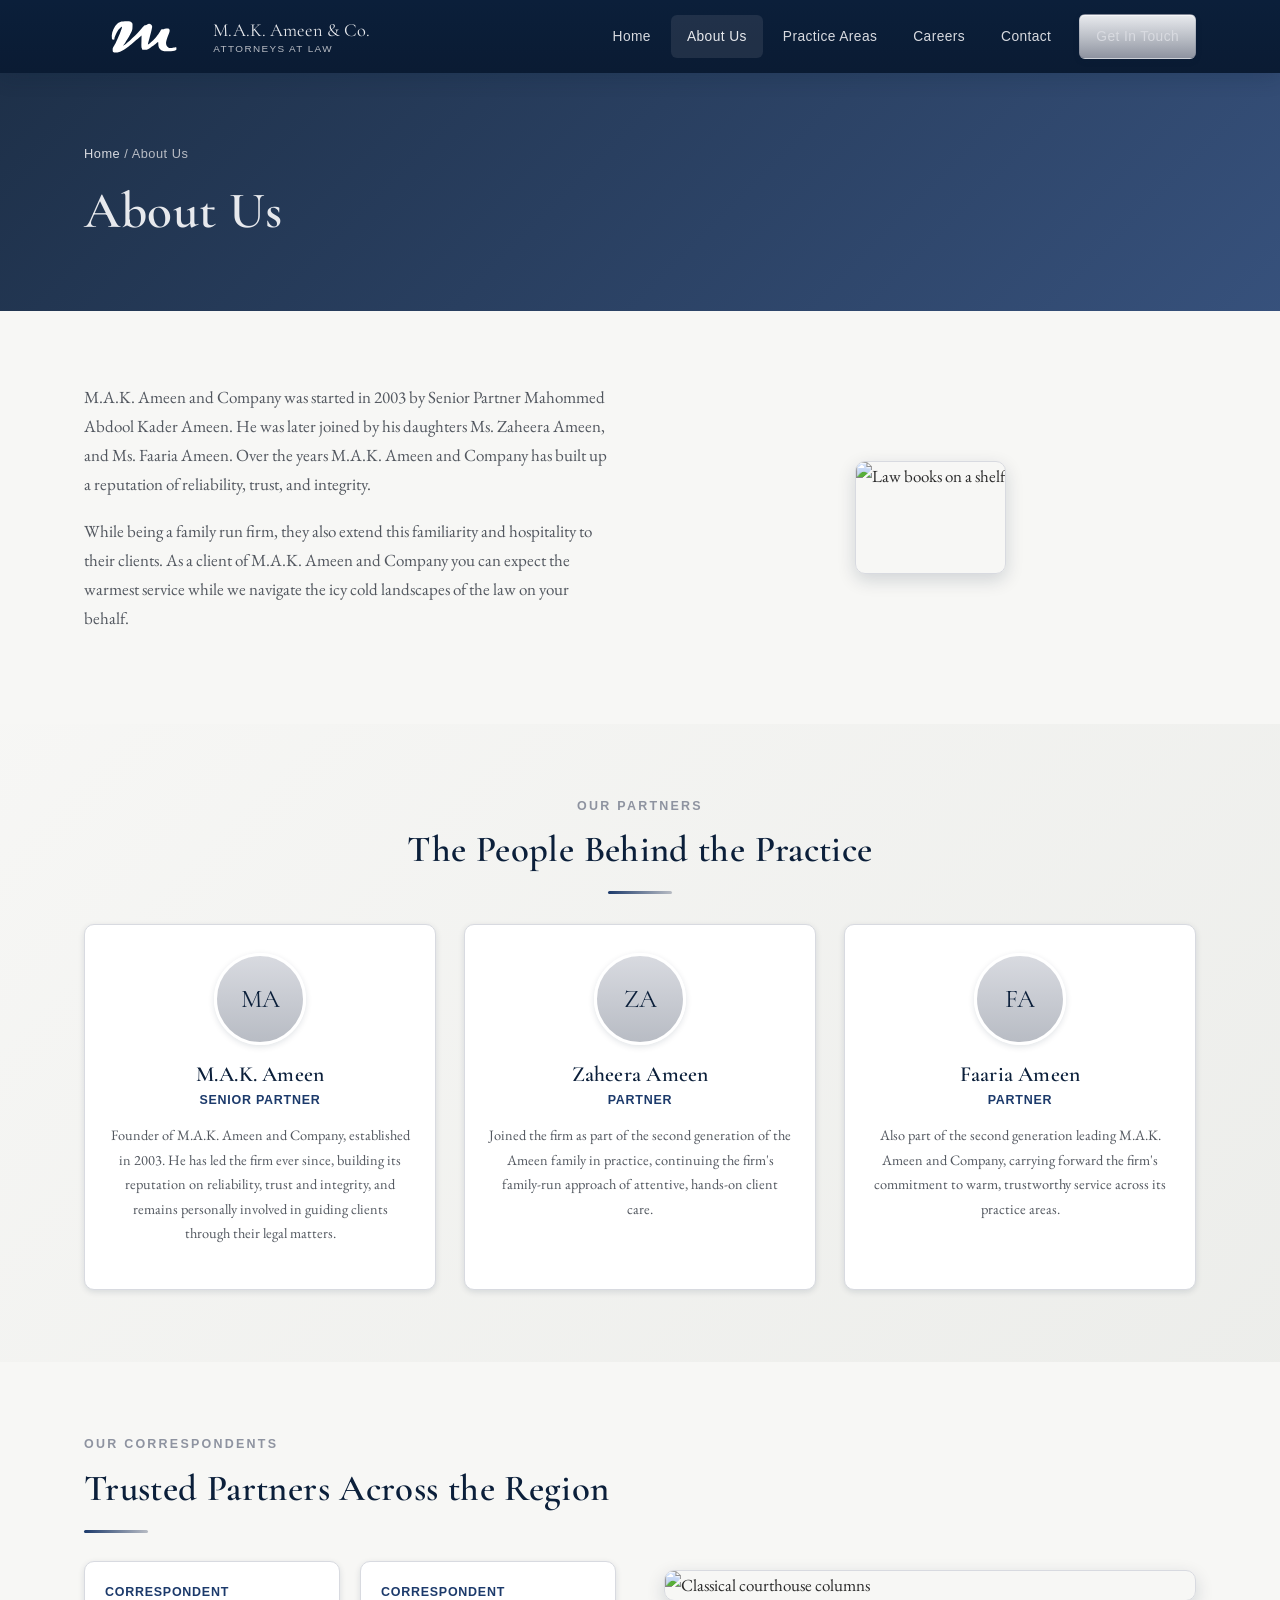
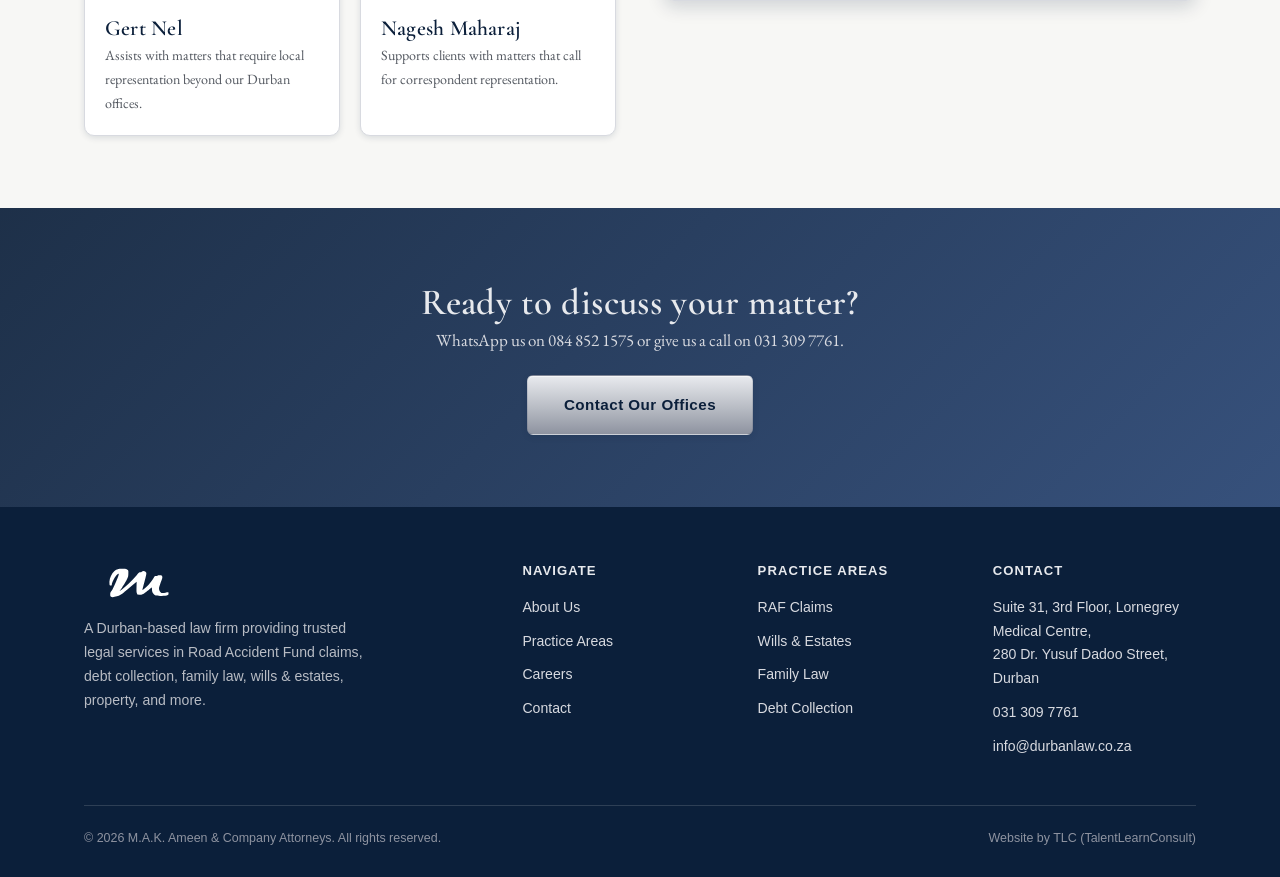
==== about.html @ cee109f4 "Resize About picture, add 9 practice area card images" ====
<!doctype html>
<html lang="en">
<head>
<meta charset="UTF-8">
<meta name="viewport" content="width=device-width, initial-scale=1.0">
<title>About Us | M.A.K. Ameen &amp; Company Attorneys</title>
<meta name="description" content="M.A.K. Ameen and Company — a family-run Durban law firm since 2003. Meet our partners and correspondents.">
<link rel="icon" href="assets/img/logo-mark.png">
<link href="https://fonts.googleapis.com/css2?family=Cormorant+Garamond:wght@500;600;700&family=EB+Garamond:ital,wght@0,400;0,500;1,400&display=swap" rel="stylesheet">
<link rel="stylesheet" href="css/style.css">
</head>
<body>

<header class="site-header">
  <div class="nav-wrap">
    <a href="index.html" class="brand">
      <img src="assets/img/logo-light.svg" alt="M.A.K. Ameen and Company Attorneys logo">
      <span class="brand-text">M.A.K. Ameen &amp; Co.<small>Attorneys at Law</small></span>
    </a>
    <button class="nav-toggle" aria-label="Toggle navigation">&#9776;</button>
    <nav class="main-nav">
      <a href="index.html">Home</a>
      <a href="about.html" class="active">About Us</a>
      <a href="practice-areas.html">Practice Areas</a>
      <a href="careers.html">Careers</a>
      <a href="contact.html">Contact</a>
      <a href="contact.html" class="btn btn-silver nav-cta">Get In Touch</a>
    </nav>
  </div>
</header>

<section class="practice-hero">
  <div class="container">
    <div class="breadcrumb"><a href="index.html">Home</a> / About Us</div>
    <h1>About Us</h1>
  </div>
</section>

<section>
  <div class="container grid grid-2" style="align-items:center; gap:48px;">
    <div>
      <p>M.A.K. Ameen and Company was started in 2003 by Senior Partner Mahommed Abdool Kader Ameen. He was later joined by his daughters Ms. Zaheera Ameen, and Ms. Faaria Ameen. Over the years M.A.K. Ameen and Company has built up a reputation of reliability, trust, and integrity.</p>
      <p>While being a family run firm, they also extend this familiarity and hospitality to their clients. As a client of M.A.K. Ameen and Company you can expect the warmest service while we navigate the icy cold landscapes of the law on your behalf.</p>
    </div>
    <div style="aspect-ratio:4/3; max-width:480px; margin:0 auto; overflow:hidden; border-radius:var(--radius-lg); box-shadow:var(--shadow-md); border:1px solid var(--silver-light);">
      <img src="https://images.unsplash.com/photo-1752697589128-f8e110a86af3?fm=jpg&amp;q=75&amp;w=900&amp;h=675&amp;auto=format&amp;fit=crop" alt="Law books on a shelf" style="width:100%; height:100%; object-fit:cover; display:block;">
    </div>
  </div>
</section>

<section class="band-silver" style="background: linear-gradient(135deg, rgba(247,247,245,.93), rgba(236,237,234,.93)), url('https://images.unsplash.com/photo-1758518730384-be3d205838e8?fm=jpg&amp;q=70&amp;w=1800&amp;auto=format&amp;fit=crop') center/cover no-repeat;">
  <div class="container text-center">
    <span class="eyebrow">Our Partners</span>
    <h2>The People Behind the Practice</h2>
    <div class="divider"></div>
  </div>
  <div class="container grid grid-3" style="margin-top:30px;">
    <div class="person-card">
      <div class="person-avatar">MA</div>
      <h3>M.A.K. Ameen</h3>
      <span class="role">Senior Partner</span>
      <p style="font-size:0.9rem; color:var(--charcoal-soft);">Founder of M.A.K. Ameen and Company, established in 2003. He has led the firm ever since, building its reputation on reliability, trust and integrity, and remains personally involved in guiding clients through their legal matters.</p>
    </div>
    <div class="person-card">
      <div class="person-avatar">ZA</div>
      <h3>Zaheera Ameen</h3>
      <span class="role">Partner</span>
      <p style="font-size:0.9rem; color:var(--charcoal-soft);">Joined the firm as part of the second generation of the Ameen family in practice, continuing the firm's family-run approach of attentive, hands-on client care.</p>
    </div>
    <div class="person-card">
      <div class="person-avatar">FA</div>
      <h3>Faaria Ameen</h3>
      <span class="role">Partner</span>
      <p style="font-size:0.9rem; color:var(--charcoal-soft);">Also part of the second generation leading M.A.K. Ameen and Company, carrying forward the firm's commitment to warm, trustworthy service across its practice areas.</p>
    </div>
  </div>
</section>

<section>
  <div class="container grid grid-2" style="align-items:center; gap:48px;">
    <div>
      <span class="eyebrow">Our Correspondents</span>
      <h2>Trusted Partners Across the Region</h2>
      <div class="divider left"></div>
      <div class="grid grid-2" style="gap:20px;">
        <div class="person-card" style="text-align:left; padding:20px;">
          <span class="role">Correspondent</span>
          <h3>Gert Nel</h3>
          <p style="font-size:0.88rem; color:var(--charcoal-soft); margin-bottom:0;">Assists with matters that require local representation beyond our Durban offices.</p>
        </div>
        <div class="person-card" style="text-align:left; padding:20px;">
          <span class="role">Correspondent</span>
          <h3>Nagesh Maharaj</h3>
          <p style="font-size:0.88rem; color:var(--charcoal-soft); margin-bottom:0;">Supports clients with matters that call for correspondent representation.</p>
        </div>
      </div>
    </div>
    <div>
      <img src="https://images.unsplash.com/photo-1688166871073-9550aeef89e5?fm=jpg&amp;q=75&amp;w=900&amp;auto=format&amp;fit=crop" alt="Classical courthouse columns" style="width:100%; border-radius:var(--radius-lg); box-shadow:var(--shadow-md); border:1px solid var(--silver-light);">
    </div>
  </div>
</section>

<section class="band-navy" style="background: linear-gradient(135deg, rgba(11,31,58,.92), rgba(28,58,107,.88)), url('https://images.unsplash.com/photo-1761937841713-6b43e3f50efa?fm=jpg&amp;q=70&amp;w=1800&amp;auto=format&amp;fit=crop') center/cover no-repeat;">
  <div class="container text-center">
    <h2>Ready to discuss your matter?</h2>
    <p>WhatsApp us on 084 852 1575 or give us a call on 031 309 7761.</p>
    <div class="hero-actions" style="justify-content:center; margin-top:20px;">
      <a href="contact.html" class="btn btn-silver btn-lg">Contact Our Offices</a>
    </div>
  </div>
</section>

<footer class="site-footer">
  <div class="container">
    <div class="footer-grid">
      <div class="footer-brand">
        <img src="assets/img/logo-light.svg" alt="M.A.K. Ameen and Company">
        <p>A Durban-based law firm providing trusted legal services in Road Accident Fund claims, debt collection, family law, wills &amp; estates, property, and more.</p>
      </div>
      <div>
        <h4>Navigate</h4>
        <a href="about.html">About Us</a>
        <a href="practice-areas.html">Practice Areas</a>
        <a href="careers.html">Careers</a>
        <a href="contact.html">Contact</a>
      </div>
      <div>
        <h4>Practice Areas</h4>
        <a href="raf-claims.html">RAF Claims</a>
        <a href="wills-estates.html">Wills &amp; Estates</a>
        <a href="family-law.html">Family Law</a>
        <a href="debt-collection.html">Debt Collection</a>
      </div>
      <div>
        <h4>Contact</h4>
        <p>Suite 31, 3rd Floor, Lornegrey Medical Centre,<br>280 Dr. Yusuf Dadoo Street, Durban</p>
        <a href="tel:0313097761">031 309 7761</a>
        <a href="mailto:info@durbanlaw.co.za">info@durbanlaw.co.za</a>
      </div>
    </div>
    <div class="footer-bottom">
      <span>&copy; 2026 M.A.K. Ameen &amp; Company Attorneys. All rights reserved.</span>
      <span>Website by TLC (TalentLearnConsult)</span>
    </div>
  </div>
</footer>

<script src="js/main.js"></script>
</body>
</html>
---- css/style.css ----
/* =====================================================================
   M.A.K AMEEN & COMPANY ATTORNEYS — Site Stylesheet
   Palette: Deep Navy / Rich Navy-Blue / Silver / Warm Off-White / Charcoal
   Built for TLC (TalentLearnConsult) — DO NOT deploy without Dion's
   explicit written approval. GitHub is source of truth.
   ===================================================================== */

:root {
  --navy-deep:      #0B1F3A;   /* primary */
  --navy-rich:      #1C3A6B;   /* secondary */
  --navy-rich-light:#2A4C85;   /* gradient partner for buttons */
  --silver:         #B8BCC4;   /* accent */
  --silver-light:   #D8DAE0;   /* lighter accent / borders */
  --silver-pale:    #E7E9ED;   /* near-white silver for headings/text on navy */
  --silver-dark:    #8E93A0;   /* deeper accent for text-on-light */
  --off-white:      #F7F7F5;   /* body background */
  --white:          #FFFFFF;
  --charcoal:       #2B2B2B;   /* body text */
  --charcoal-soft:  #52575F;   /* secondary text */

  --shadow-sm: 0 2px 6px rgba(11, 31, 58, 0.12);
  --shadow-md: 0 6px 18px rgba(11, 31, 58, 0.16);
  --shadow-lg: 0 14px 34px rgba(11, 31, 58, 0.22);

  --radius: 6px;
  --radius-lg: 10px;

  --font-heading: 'Goudy Old Style', 'Cormorant Garamond', 'Adobe Caslon Pro', Georgia, 'Times New Roman', serif;
  --font-body: 'EB Garamond', 'Georgia', 'Times New Roman', serif;
  --font-ui: -apple-system, 'Segoe UI', Roboto, Helvetica, Arial, sans-serif;
}

/* ---------------------------------------------------------------------
   Base / reset
   --------------------------------------------------------------------- */
* { margin: 0; padding: 0; box-sizing: border-box; }

html { scroll-behavior: smooth; }

body {
  font-family: var(--font-body);
  background: var(--off-white);
  color: var(--charcoal);
  line-height: 1.7;
  font-size: 17px;
  -webkit-font-smoothing: antialiased;
}

img { max-width: 100%; display: block; }

a { color: inherit; text-decoration: none; }

h1, h2, h3, h4 {
  font-family: var(--font-heading);
  color: var(--navy-deep);
  line-height: 1.25;
  font-weight: 600;
  letter-spacing: 0.01em;
}

h1 { font-size: clamp(2.1rem, 4vw, 3.2rem); }
h2 { font-size: clamp(1.6rem, 3vw, 2.3rem); }
h3 { font-size: 1.35rem; }

p { margin-bottom: 1.1em; color: var(--charcoal-soft); }

.container {
  width: 100%;
  max-width: 1160px;
  margin: 0 auto;
  padding: 0 24px;
}

section { padding: 72px 0; }

.section-tight { padding: 48px 0; }

.eyebrow {
  font-family: var(--font-ui);
  text-transform: uppercase;
  letter-spacing: 0.18em;
  font-size: 0.78rem;
  color: var(--silver-dark);
  font-weight: 600;
  margin-bottom: 10px;
  display: block;
}

.text-center { text-align: center; }

.divider {
  width: 64px;
  height: 3px;
  background: linear-gradient(90deg, var(--navy-rich), var(--silver));
  margin: 18px auto 28px;
  border-radius: 2px;
}
.divider.left { margin: 18px 0 28px; }

/* ---------------------------------------------------------------------
   Header / Navigation
   --------------------------------------------------------------------- */
.site-header {
  background: linear-gradient(180deg, var(--navy-deep) 0%, #0A1B33 100%);
  position: sticky;
  top: 0;
  z-index: 500;
  box-shadow: var(--shadow-md);
}

.nav-wrap {
  display: flex;
  align-items: center;
  justify-content: space-between;
  padding: 14px 24px;
  max-width: 1160px;
  margin: 0 auto;
}

.brand {
  display: flex;
  align-items: center;
  gap: 12px;
}

.brand img { height: 44px; width: auto; }

.brand-text {
  font-family: var(--font-heading);
  color: var(--silver-pale);
  font-size: 1.15rem;
  line-height: 1.2;
}
.brand-text small {
  display: block;
  font-family: var(--font-ui);
  font-size: 0.62rem;
  letter-spacing: 0.14em;
  text-transform: uppercase;
  color: var(--silver);
  margin-top: 2px;
}

.main-nav { display: flex; align-items: center; gap: 4px; }

.main-nav a {
  font-family: var(--font-ui);
  font-size: 0.86rem;
  font-weight: 500;
  letter-spacing: 0.03em;
  color: var(--silver-light);
  padding: 10px 16px;
  border-radius: var(--radius);
  position: relative;
  transition: color 0.2s ease, background 0.2s ease;
}

.main-nav a:hover,
.main-nav a.active {
  color: var(--silver-pale);
  background: rgba(184, 188, 196, 0.12);
}

.nav-cta {
  margin-left: 8px;
}

.nav-toggle {
  display: none;
  background: none;
  border: none;
  color: var(--silver-pale);
  font-size: 1.6rem;
  cursor: pointer;
}

@media (max-width: 880px) {
  .main-nav {
    position: absolute;
    top: 100%;
    left: 0;
    right: 0;
    background: var(--navy-deep);
    flex-direction: column;
    align-items: stretch;
    padding: 10px 24px 20px;
    display: none;
    box-shadow: var(--shadow-md);
  }
  .main-nav.open { display: flex; }
  .main-nav a { padding: 12px 10px; }
  .nav-toggle { display: block; }
  .nav-cta { margin: 10px 0 0; }
}

/* ---------------------------------------------------------------------
   Buttons — "rich" treatment: gradient, depth, shimmer on hover
   --------------------------------------------------------------------- */
.btn {
  font-family: var(--font-ui);
  display: inline-flex;
  align-items: center;
  justify-content: center;
  gap: 8px;
  font-size: 0.88rem;
  font-weight: 600;
  letter-spacing: 0.03em;
  padding: 13px 28px;
  border-radius: var(--radius);
  cursor: pointer;
  border: 1px solid transparent;
  transition: transform 0.18s ease, box-shadow 0.18s ease, background 0.25s ease;
  position: relative;
  overflow: hidden;
  isolation: isolate;
}

.btn::before {
  content: "";
  position: absolute;
  inset: 0;
  background: linear-gradient(120deg, transparent 0%, rgba(255,255,255,0.28) 45%, transparent 60%);
  transform: translateX(-120%);
  transition: transform 0.55s ease;
  z-index: 1;
}

.btn:hover::before { transform: translateX(120%); }

.btn-primary {
  background: linear-gradient(180deg, var(--navy-rich-light) 0%, var(--navy-rich) 55%, var(--navy-deep) 100%);
  color: var(--silver-pale);
  box-shadow: var(--shadow-sm), inset 0 1px 0 rgba(255,255,255,0.18);
  border-color: rgba(184, 188, 196, 0.35);
}
.btn-primary:hover {
  transform: translateY(-2px);
  box-shadow: var(--shadow-lg), inset 0 1px 0 rgba(255,255,255,0.25);
}

.btn-silver {
  background: linear-gradient(180deg, #E8EAEE 0%, var(--silver) 55%, var(--silver-dark) 100%);
  color: var(--navy-deep);
  box-shadow: var(--shadow-sm), inset 0 1px 0 rgba(255,255,255,0.6);
  border-color: rgba(11, 31, 58, 0.12);
}
.btn-silver:hover {
  transform: translateY(-2px);
  box-shadow: var(--shadow-lg), inset 0 1px 0 rgba(255,255,255,0.7);
}

.btn-outline {
  background: transparent;
  color: var(--silver-pale);
  border: 1.5px solid var(--silver);
  box-shadow: none;
}
.btn-outline:hover {
  background: rgba(184, 188, 196, 0.14);
  transform: translateY(-2px);
}

.btn-outline-navy {
  background: transparent;
  color: var(--navy-deep);
  border: 1.5px solid var(--navy-rich);
}
.btn-outline-navy:hover {
  background: var(--navy-deep);
  color: var(--silver-pale);
  transform: translateY(-2px);
}

.btn-lg { padding: 16px 36px; font-size: 0.95rem; }

/* ---------------------------------------------------------------------
   Hero
   --------------------------------------------------------------------- */
.hero {
  background:
    radial-gradient(ellipse at 20% 0%, rgba(184,188,196,0.10), transparent 55%),
    linear-gradient(135deg, rgba(11,31,58,0.90) 0%, rgba(28,58,107,0.86) 60%, rgba(21,48,90,0.90) 100%),
    url('https://images.unsplash.com/photo-1761937841713-6b43e3f50efa?fm=jpg&q=70&w=1800&auto=format&fit=crop') center/cover no-repeat;
  color: var(--silver-pale);
  padding: 120px 0 100px;
  position: relative;
  overflow: hidden;
}

.hero::after {
  content: "";
  position: absolute;
  right: -120px;
  top: -120px;
  width: 420px;
  height: 420px;
  border-radius: 50%;
  border: 1px solid rgba(184,188,196,0.18);
}

.hero-inner { max-width: 720px; position: relative; z-index: 2; }

.hero .eyebrow { color: var(--silver); }

.hero h1 { color: var(--silver-pale); margin-bottom: 18px; }

.hero p.lede {
  font-size: 1.15rem;
  color: var(--silver-light);
  max-width: 600px;
  margin-bottom: 34px;
}

.hero-actions { display: flex; gap: 16px; flex-wrap: wrap; }

/* ---------------------------------------------------------------------
   Cards / grids
   --------------------------------------------------------------------- */
.grid {
  display: grid;
  gap: 28px;
}
.grid-3 { grid-template-columns: repeat(3, 1fr); }
.grid-2 { grid-template-columns: repeat(2, 1fr); }

@media (max-width: 880px) {
  .grid-3, .grid-2 { grid-template-columns: 1fr; }
}

.card {
  background: var(--white);
  border: 1px solid var(--silver-light);
  border-radius: var(--radius-lg);
  padding: 32px 28px;
  box-shadow: var(--shadow-sm);
  transition: transform 0.22s ease, box-shadow 0.22s ease, border-color 0.22s ease;
}

.card:hover {
  transform: translateY(-4px);
  box-shadow: var(--shadow-lg);
  border-color: var(--silver);
}

.card .icon-badge {
  width: 52px;
  height: 52px;
  border-radius: 50%;
  background: linear-gradient(180deg, var(--navy-rich-light), var(--navy-deep));
  display: flex;
  align-items: center;
  justify-content: center;
  color: var(--silver-pale);
  margin-bottom: 18px;
  box-shadow: var(--shadow-sm);
}

.card h3 { margin-bottom: 10px; }

.card a.card-link {
  font-family: var(--font-ui);
  font-size: 0.82rem;
  font-weight: 600;
  color: var(--navy-rich);
  display: inline-flex;
  align-items: center;
  gap: 6px;
  margin-top: 6px;
  transition: gap 0.2s ease, color 0.2s ease;
}
.card a.card-link:hover { gap: 10px; color: var(--navy-deep); }

/* alt background band */
.band-navy {
  background: linear-gradient(135deg, var(--navy-deep), var(--navy-rich));
  color: var(--silver-pale);
}
.band-navy h2, .band-navy h3 { color: var(--silver-pale); }
.band-navy p { color: var(--silver-light); }

.band-silver {
  background: linear-gradient(180deg, var(--off-white), #ECEDEA);
}

/* ---------------------------------------------------------------------
   Practice area detail blocks
   --------------------------------------------------------------------- */
.practice-hero {
  background:
    linear-gradient(135deg, rgba(11,31,58,0.92), rgba(28,58,107,0.88)),
    url('https://images.unsplash.com/photo-1688166871073-9550aeef89e5?fm=jpg&q=70&w=1800&auto=format&fit=crop') center/cover no-repeat;
  color: var(--silver-pale);
  padding: 70px 0 60px;
}
.practice-hero h1 { color: var(--silver-pale); margin-bottom: 8px; }
.practice-hero .breadcrumb {
  font-family: var(--font-ui);
  font-size: 0.8rem;
  color: var(--silver);
  letter-spacing: 0.04em;
  margin-bottom: 14px;
}
.practice-hero .breadcrumb a { color: var(--silver-light); }
.practice-hero .breadcrumb a:hover { color: var(--silver-pale); }

.practice-body { padding: 64px 0; }
.practice-body .lede { font-size: 1.08rem; color: var(--navy-deep); font-weight: 500; margin-bottom: 20px; }

.pill {
  display: inline-block;
  font-family: var(--font-ui);
  font-size: 0.72rem;
  font-weight: 700;
  letter-spacing: 0.08em;
  text-transform: uppercase;
  background: rgba(184,188,196,0.22);
  color: var(--navy-deep);
  padding: 5px 12px;
  border-radius: 20px;
  margin-bottom: 14px;
}

.notice-box {
  border-left: 4px solid var(--silver-dark);
  background: #FFF9E8;
  border: 1px solid #ECE0B8;
  border-left: 4px solid #C9A227;
  padding: 16px 20px;
  border-radius: var(--radius);
  font-family: var(--font-ui);
  font-size: 0.88rem;
  color: #6B5A1E;
  margin: 24px 0;
}

/* ---------------------------------------------------------------------
   People cards (Partners / Correspondents)
   --------------------------------------------------------------------- */
.person-card {
  background: var(--white);
  border-radius: var(--radius-lg);
  border: 1px solid var(--silver-light);
  padding: 28px 24px;
  text-align: center;
  box-shadow: var(--shadow-sm);
}

.person-avatar {
  width: 92px;
  height: 92px;
  border-radius: 50%;
  margin: 0 auto 16px;
  background: linear-gradient(180deg, var(--silver-light), var(--silver));
  display: flex;
  align-items: center;
  justify-content: center;
  font-family: var(--font-heading);
  font-size: 1.6rem;
  color: var(--navy-deep);
  border: 3px solid var(--white);
  box-shadow: var(--shadow-sm);
}

.person-card h3 { margin-bottom: 2px; }
.person-card .role {
  font-family: var(--font-ui);
  font-size: 0.78rem;
  letter-spacing: 0.06em;
  text-transform: uppercase;
  color: var(--navy-rich);
  font-weight: 600;
  margin-bottom: 12px;
  display: block;
}

/* ---------------------------------------------------------------------
   Contact
   --------------------------------------------------------------------- */
.contact-grid {
  display: grid;
  grid-template-columns: 1fr 1fr;
  gap: 40px;
}
@media (max-width: 880px) { .contact-grid { grid-template-columns: 1fr; } }

.contact-detail {
  display: flex;
  gap: 14px;
  margin-bottom: 20px;
}
.contact-detail .icon-badge { flex-shrink: 0; width: 42px; height: 42px; margin-bottom: 0; }

.map-placeholder {
  background: repeating-linear-gradient(45deg, #EDEEF0, #EDEEF0 10px, #E4E6E9 10px, #E4E6E9 20px);
  border: 1px dashed var(--silver-dark);
  border-radius: var(--radius-lg);
  min-height: 320px;
  display: flex;
  align-items: center;
  justify-content: center;
  text-align: center;
  color: var(--charcoal-soft);
  font-family: var(--font-ui);
  font-size: 0.9rem;
  padding: 24px;
}

form.contact-form input,
form.contact-form textarea {
  width: 100%;
  font-family: var(--font-ui);
  font-size: 0.92rem;
  padding: 13px 16px;
  border: 1px solid var(--silver-light);
  border-radius: var(--radius);
  margin-bottom: 16px;
  background: var(--white);
  color: var(--charcoal);
  transition: border-color 0.2s ease, box-shadow 0.2s ease;
}
form.contact-form input:focus,
form.contact-form textarea:focus {
  outline: none;
  border-color: var(--navy-rich);
  box-shadow: 0 0 0 3px rgba(28,58,107,0.12);
}
form.contact-form label {
  font-family: var(--font-ui);
  font-size: 0.78rem;
  font-weight: 600;
  letter-spacing: 0.03em;
  color: var(--navy-deep);
  display: block;
  margin-bottom: 6px;
}

/* ---------------------------------------------------------------------
   Footer
   --------------------------------------------------------------------- */
.site-footer {
  background: var(--navy-deep);
  color: var(--silver-light);
  padding: 56px 0 28px;
}

.footer-grid {
  display: grid;
  grid-template-columns: 2fr 1fr 1fr 1fr;
  gap: 32px;
  margin-bottom: 36px;
}
@media (max-width: 880px) { .footer-grid { grid-template-columns: 1fr 1fr; } }
@media (max-width: 560px) { .footer-grid { grid-template-columns: 1fr; } }

.footer-grid h4 {
  color: var(--silver-pale);
  font-family: var(--font-ui);
  font-size: 0.82rem;
  letter-spacing: 0.08em;
  text-transform: uppercase;
  margin-bottom: 16px;
}

.footer-grid a, .footer-grid p {
  display: block;
  font-family: var(--font-ui);
  font-size: 0.88rem;
  color: var(--silver-light);
  margin-bottom: 10px;
  transition: color 0.2s ease;
}
.footer-grid a:hover { color: var(--silver-pale); }

.footer-brand img { height: 40px; margin-bottom: 14px; }
.footer-brand p { color: var(--silver); max-width: 280px; }

.footer-bottom {
  border-top: 1px solid rgba(184,188,196,0.2);
  padding-top: 22px;
  display: flex;
  justify-content: space-between;
  flex-wrap: wrap;
  gap: 10px;
  font-family: var(--font-ui);
  font-size: 0.78rem;
  color: var(--silver-dark);
}

/* ---------------------------------------------------------------------
   Utility
   --------------------------------------------------------------------- */
.mt-0 { margin-top: 0; }
.mb-0 { margin-bottom: 0; }
.stack { display: flex; flex-direction: column; }
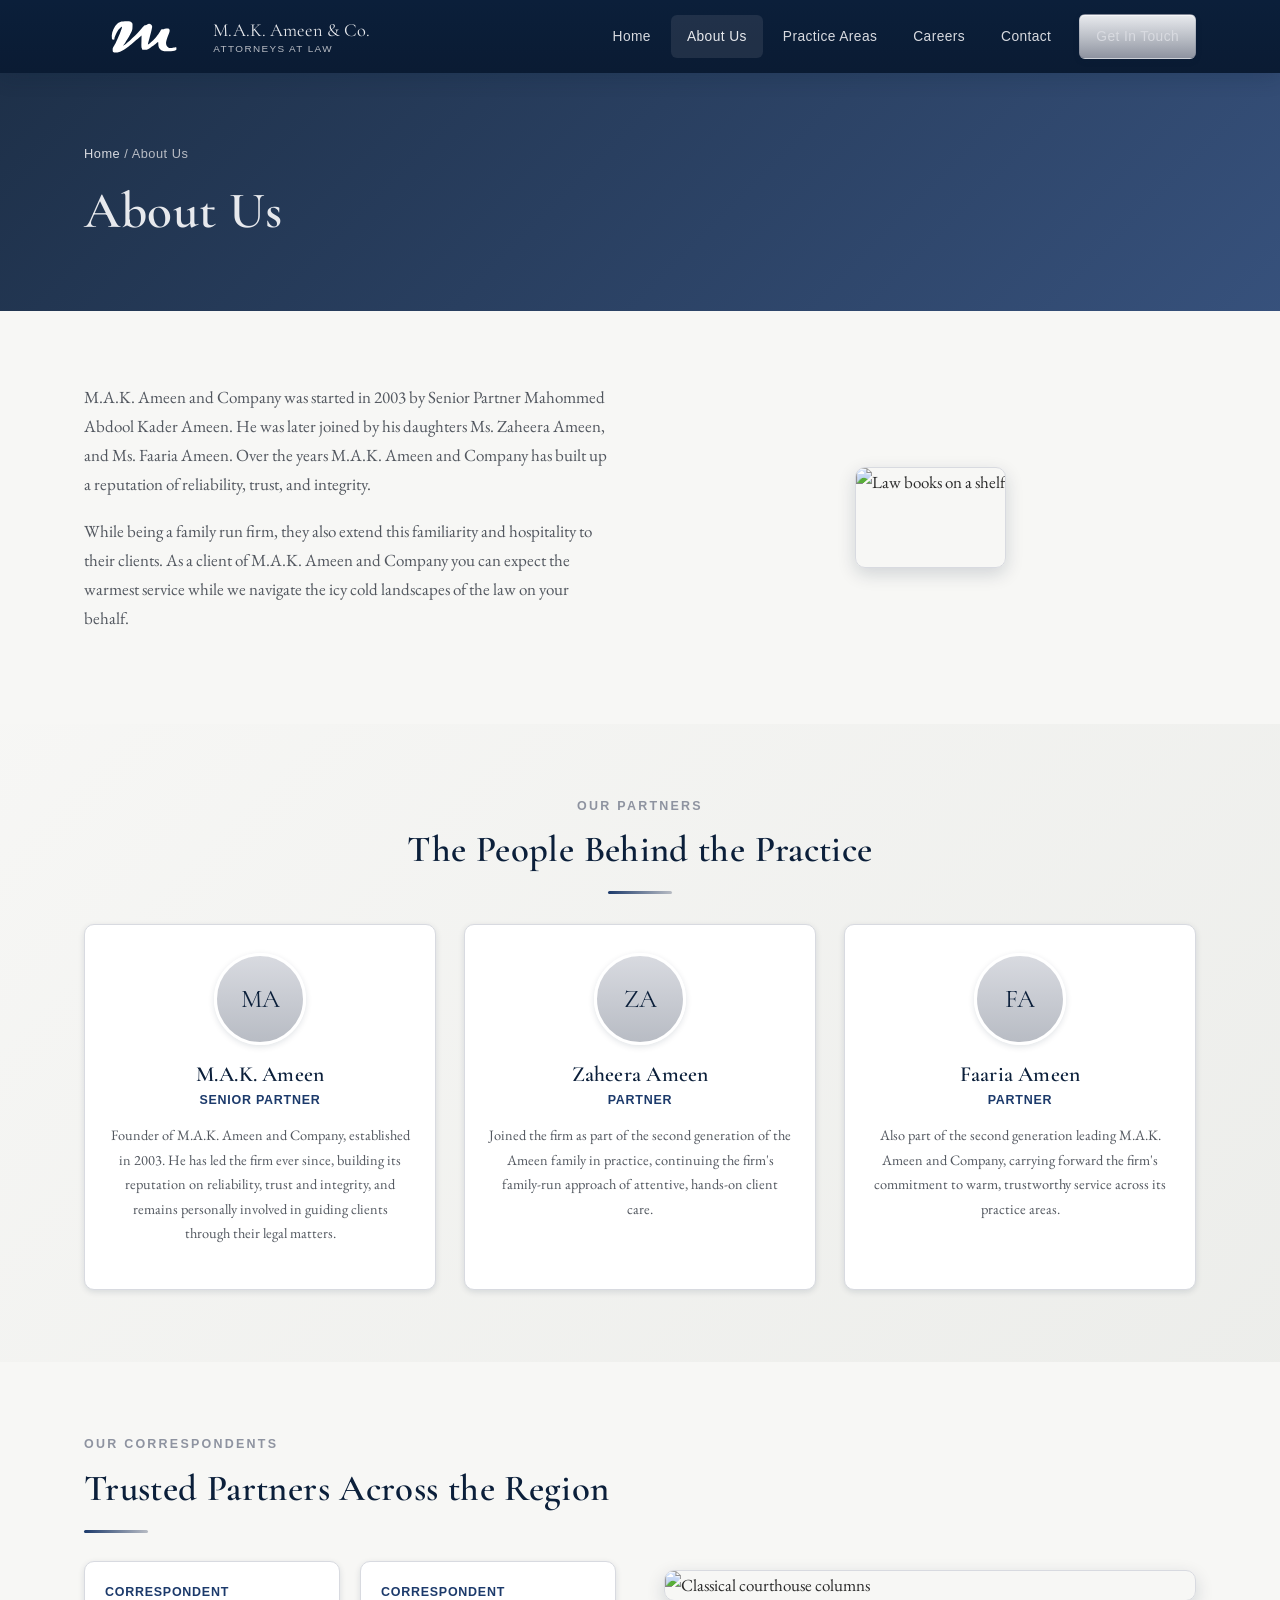
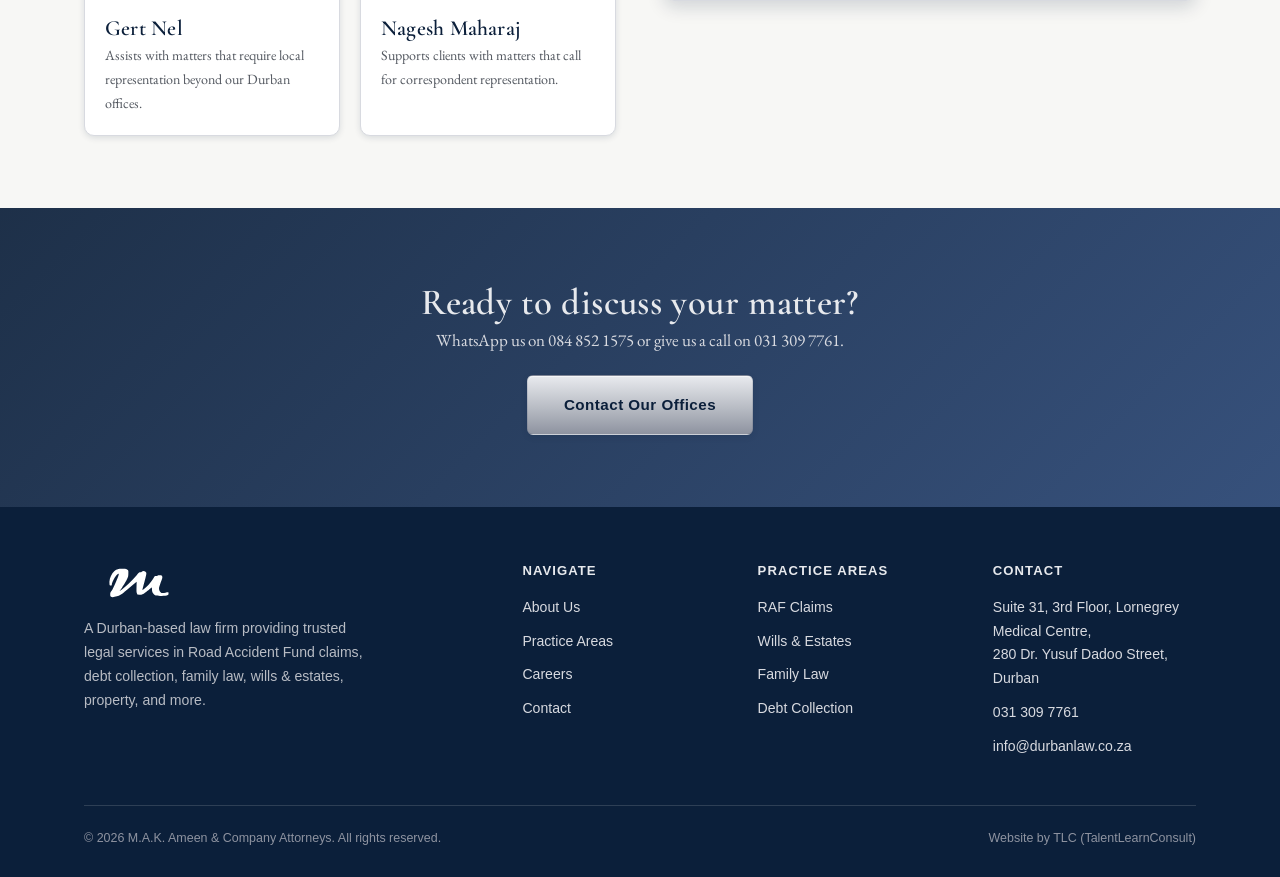
==== commit 391f7eb7: "Update about.html" ====
--- a/about.html
+++ b/about.html
@@ -42,8 +42,8 @@
       <p>M.A.K. Ameen and Company was started in 2003 by Senior Partner Mahommed Abdool Kader Ameen. He was later joined by his daughters Ms. Zaheera Ameen, and Ms. Faaria Ameen. Over the years M.A.K. Ameen and Company has built up a reputation of reliability, trust, and integrity.</p>
       <p>While being a family run firm, they also extend this familiarity and hospitality to their clients. As a client of M.A.K. Ameen and Company you can expect the warmest service while we navigate the icy cold landscapes of the law on your behalf.</p>
     </div>
-    <div style="aspect-ratio:4/3; max-width:480px; margin:0 auto; overflow:hidden; border-radius:var(--radius-lg); box-shadow:var(--shadow-md); border:1px solid var(--silver-light);">
-      <img src="https://images.unsplash.com/photo-1752697589128-f8e110a86af3?fm=jpg&amp;q=75&amp;w=900&amp;h=675&amp;auto=format&amp;fit=crop" alt="Law books on a shelf" style="width:100%; height:100%; object-fit:cover; display:block;">
+    <div style="aspect-ratio:3/2; max-width:360px; max-height:240px; margin:0 auto; overflow:hidden; border-radius:var(--radius-lg); box-shadow:var(--shadow-md); border:1px solid var(--silver-light);">
+      <img src="https://images.unsplash.com/photo-1752697589128-f8e110a86af3?fm=jpg&amp;q=75&amp;w=720&amp;h=480&amp;auto=format&amp;fit=crop" alt="Law books on a shelf" style="width:100%; height:100%; object-fit:cover; display:block;">
     </div>
   </div>
 </section>
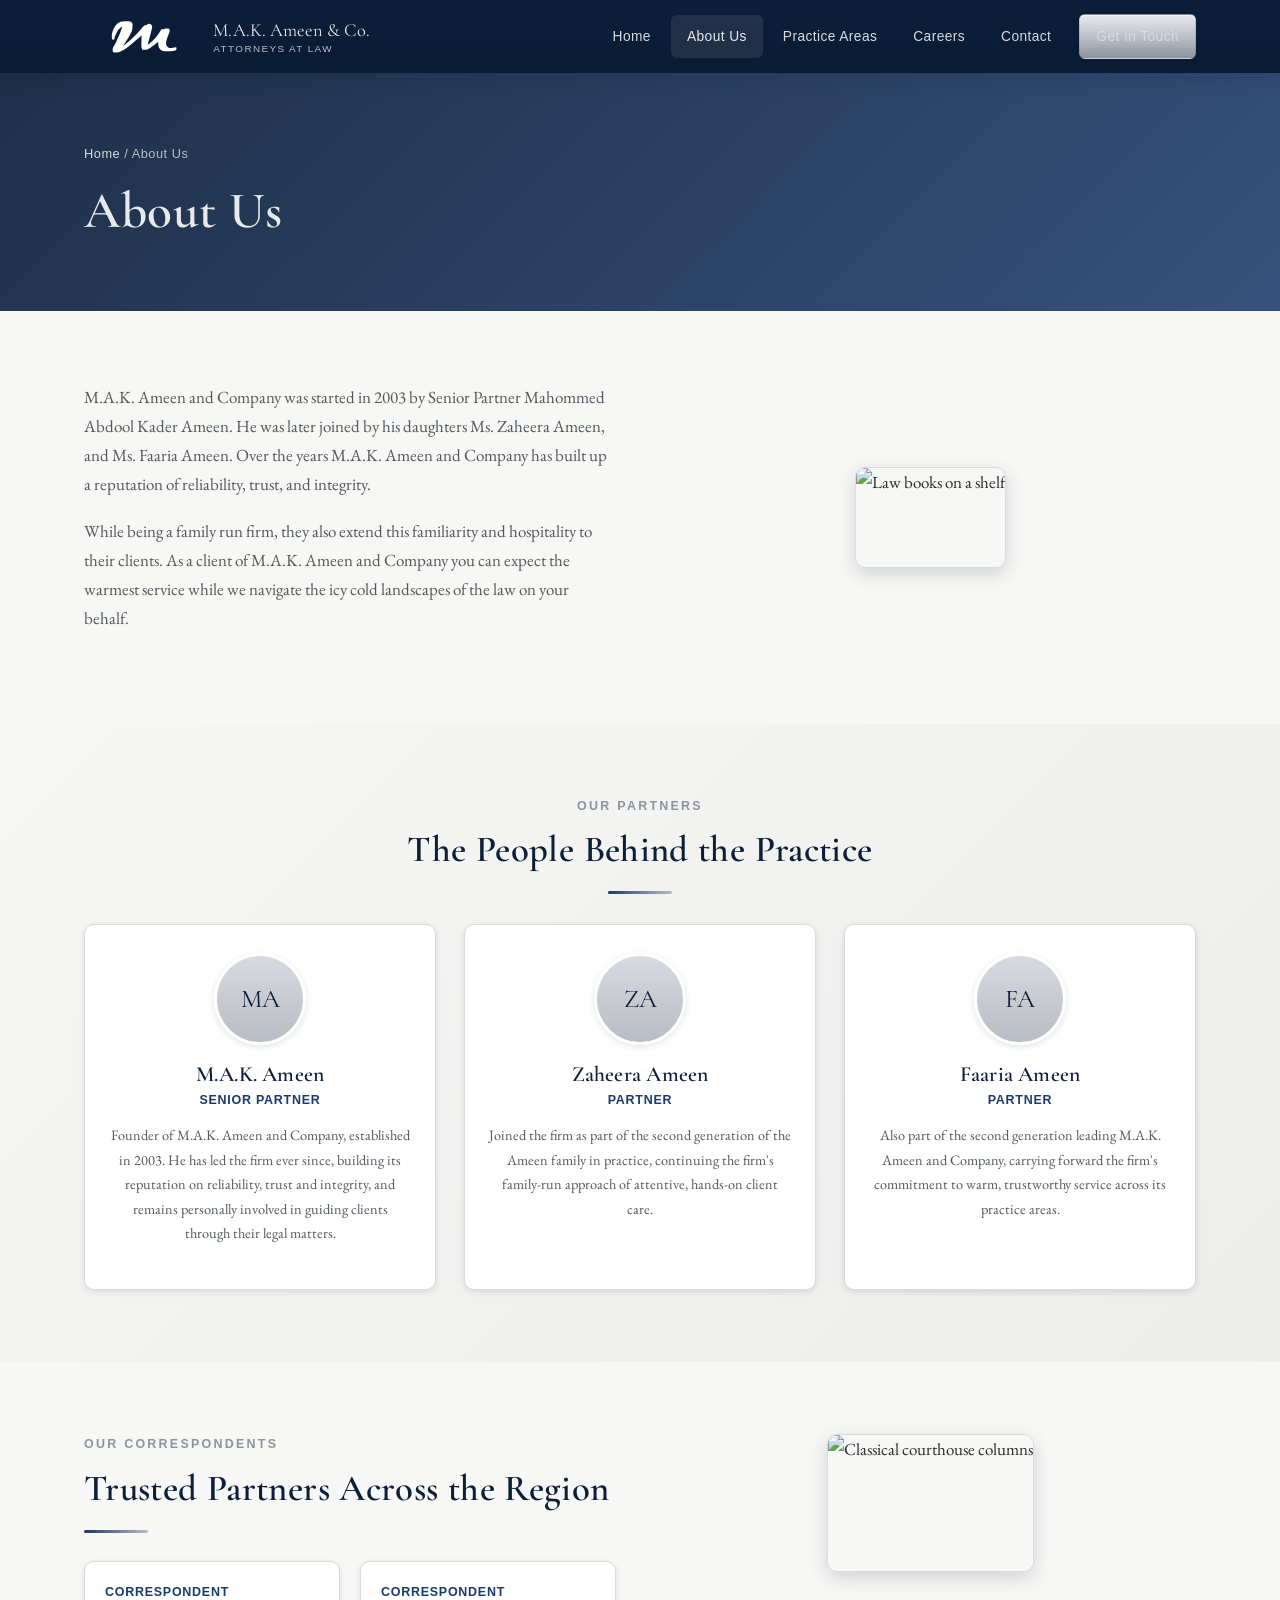
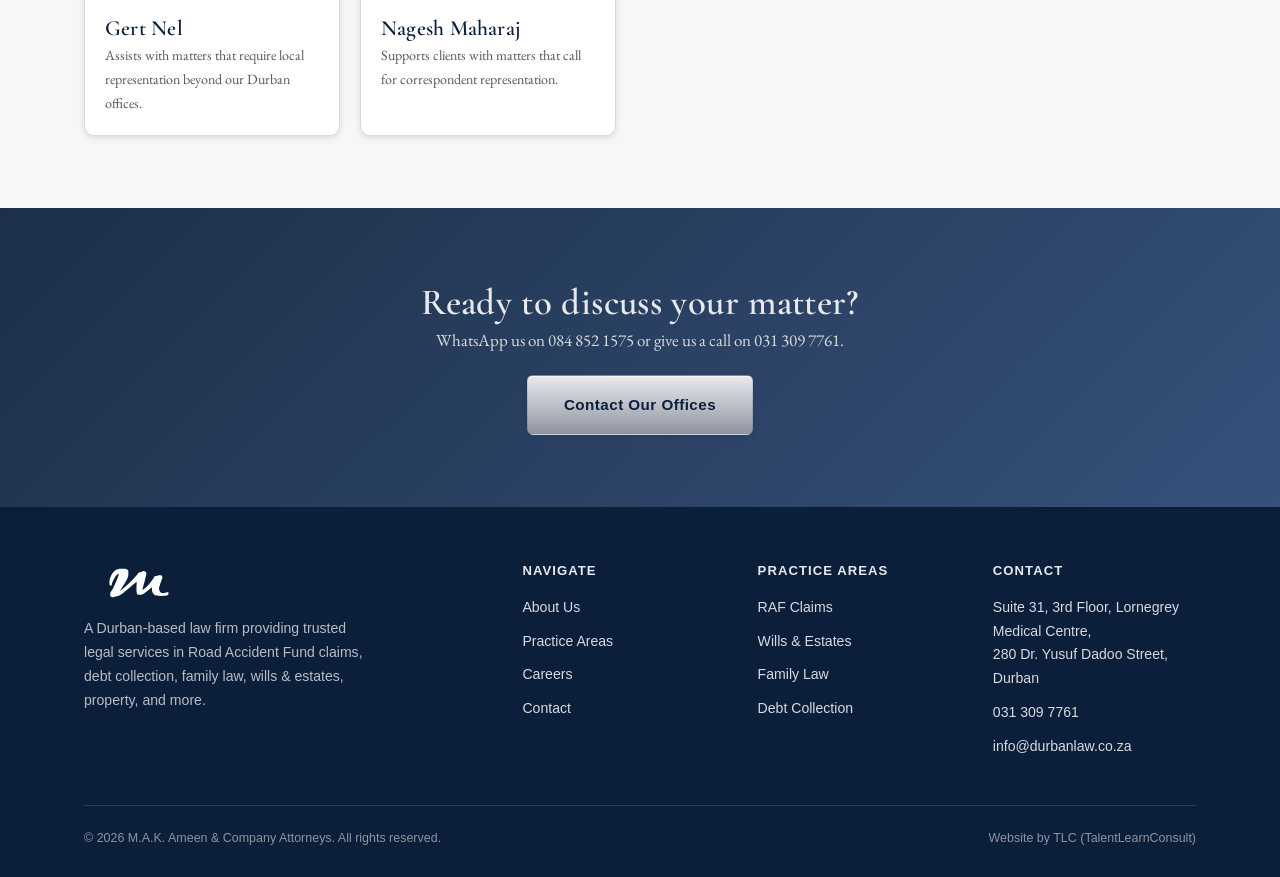
==== commit 0c90f0f9: "Shrink and top-align correspondents picture on About page" ====
--- a/about.html
+++ b/about.html
@@ -77,7 +77,7 @@
 </section>
 
 <section>
-  <div class="container grid grid-2" style="align-items:center; gap:48px;">
+  <div class="container grid grid-2" style="align-items:start; gap:48px;">
     <div>
       <span class="eyebrow">Our Correspondents</span>
       <h2>Trusted Partners Across the Region</h2>
@@ -95,8 +95,8 @@
         </div>
       </div>
     </div>
-    <div>
-      <img src="https://images.unsplash.com/photo-1688166871073-9550aeef89e5?fm=jpg&amp;q=75&amp;w=900&amp;auto=format&amp;fit=crop" alt="Classical courthouse columns" style="width:100%; border-radius:var(--radius-lg); box-shadow:var(--shadow-md); border:1px solid var(--silver-light);">
+    <div style="aspect-ratio:3/2; max-width:320px; max-height:213px; margin:0 auto; overflow:hidden; border-radius:var(--radius-lg); box-shadow:var(--shadow-md); border:1px solid var(--silver-light);">
+      <img src="https://images.unsplash.com/photo-1688166871073-9550aeef89e5?fm=jpg&amp;q=75&amp;w=720&amp;h=480&amp;auto=format&amp;fit=crop" alt="Classical courthouse columns" style="width:100%; height:100%; object-fit:cover; display:block;">
     </div>
   </div>
 </section>
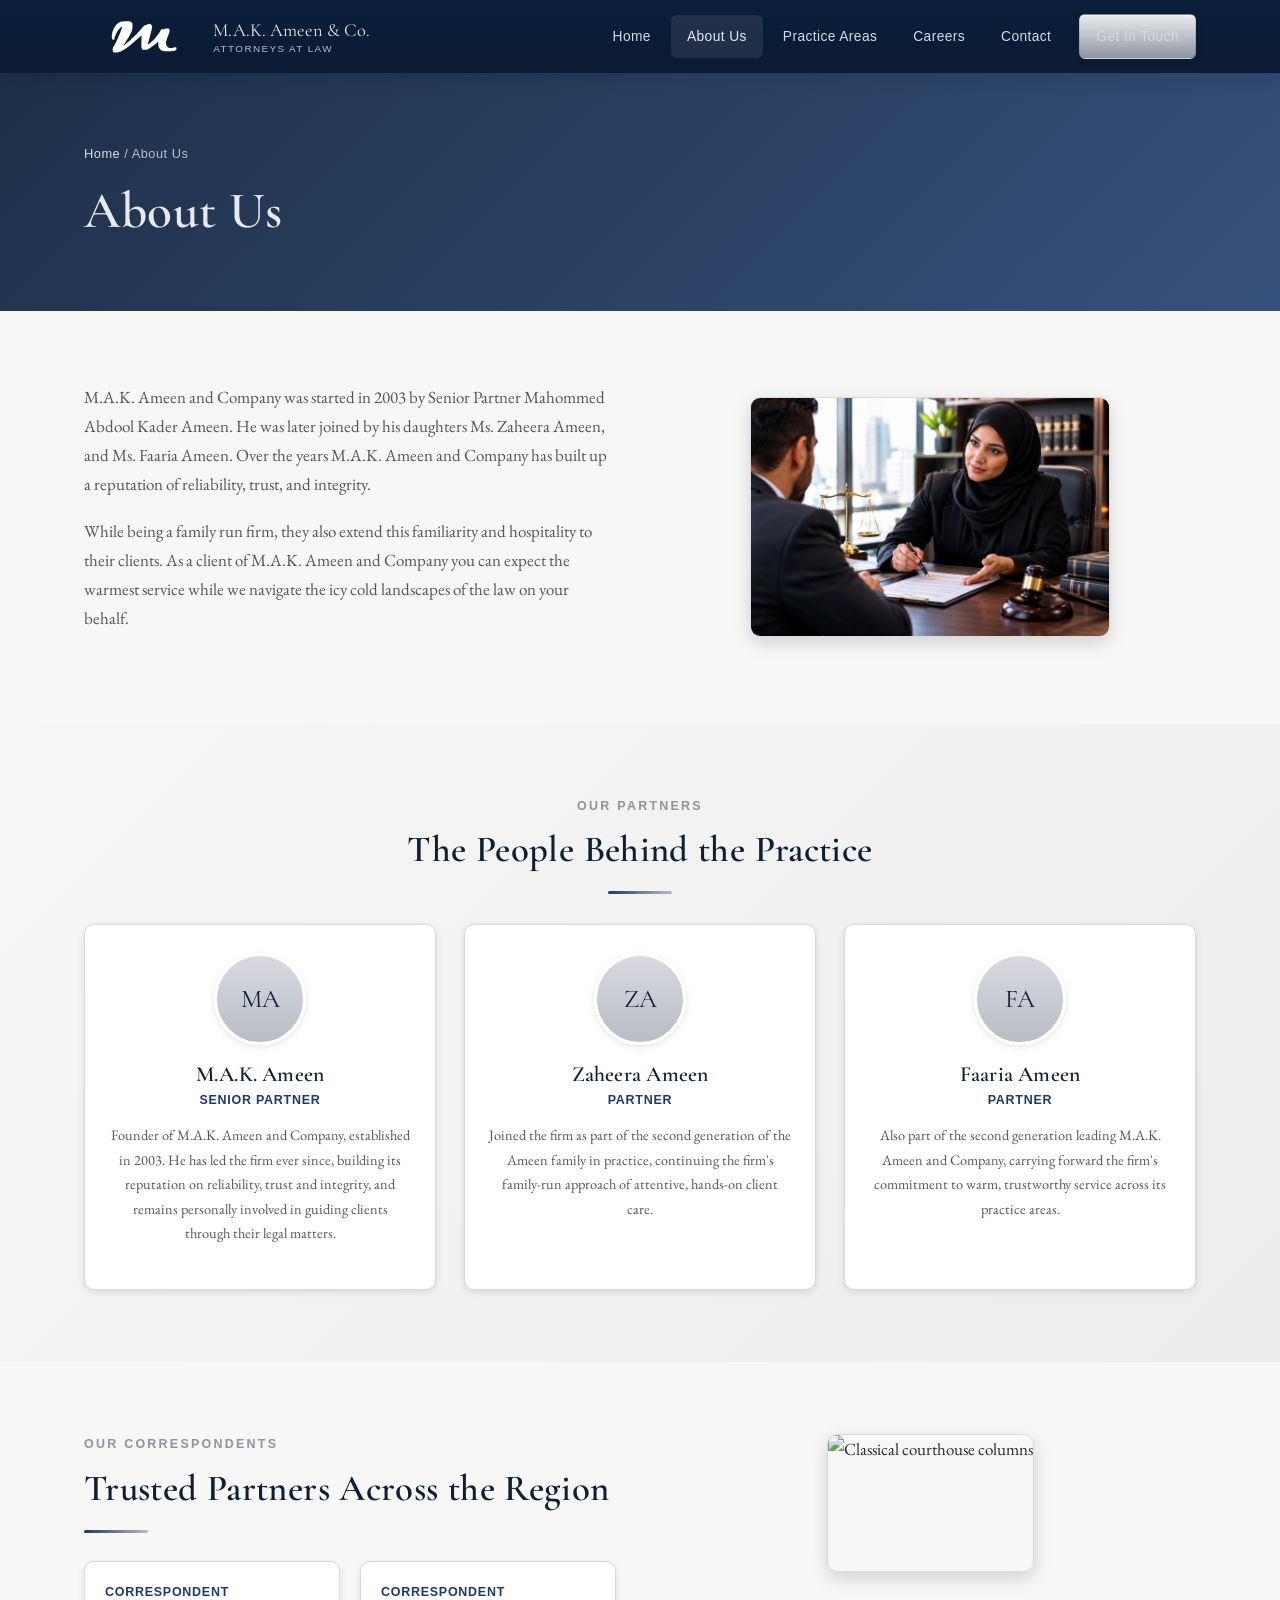
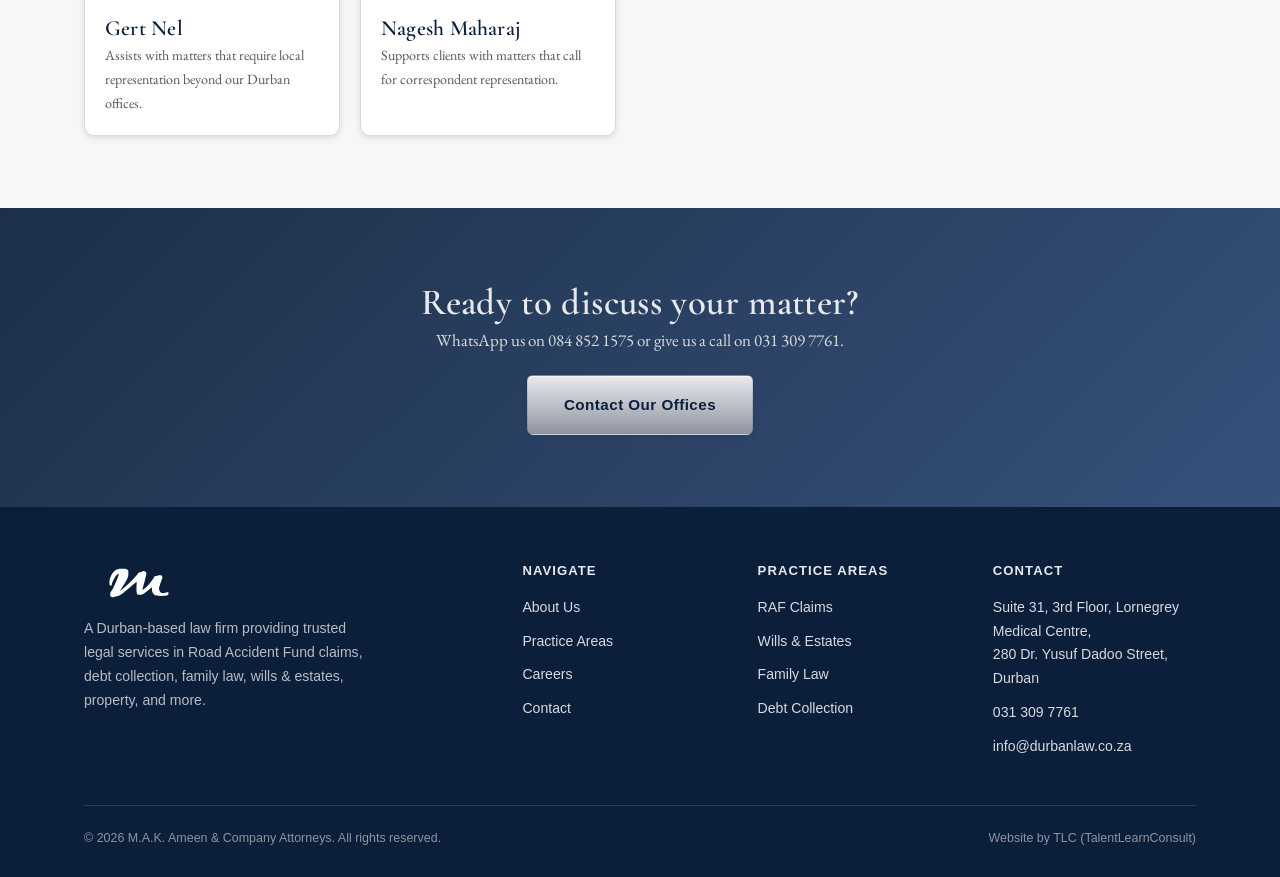
==== commit d3850d8a: "Swap recurring stock photo for new firm photos across practice pages" ====
--- a/about.html
+++ b/about.html
@@ -43,7 +43,7 @@
       <p>While being a family run firm, they also extend this familiarity and hospitality to their clients. As a client of M.A.K. Ameen and Company you can expect the warmest service while we navigate the icy cold landscapes of the law on your behalf.</p>
     </div>
     <div style="aspect-ratio:3/2; max-width:360px; max-height:240px; margin:0 auto; overflow:hidden; border-radius:var(--radius-lg); box-shadow:var(--shadow-md); border:1px solid var(--silver-light);">
-      <img src="https://images.unsplash.com/photo-1752697589128-f8e110a86af3?fm=jpg&amp;q=75&amp;w=720&amp;h=480&amp;auto=format&amp;fit=crop" alt="Law books on a shelf" style="width:100%; height:100%; object-fit:cover; display:block;">
+      <img src="assets/img/consultation-client.jpg" alt="M.A.K. Ameen attorney consulting with a client" style="width:100%; height:100%; object-fit:cover; display:block;">
     </div>
   </div>
 </section>
--- a/css/style.css
+++ b/css/style.css
@@ -592,3 +592,39 @@
 .mt-0 { margin-top: 0; }
 .mb-0 { margin-bottom: 0; }
 .stack { display: flex; flex-direction: column; }
+
+/* ---------------------------------------------------------------------
+   FAQ accordion
+   --------------------------------------------------------------------- */
+.faq-list { max-width: 820px; margin: 0 auto; }
+.faq-item {
+  background: var(--white);
+  border: 1px solid var(--silver-light);
+  border-radius: var(--radius-lg);
+  padding: 18px 24px;
+  margin-bottom: 14px;
+  box-shadow: var(--shadow-sm);
+}
+.faq-item summary {
+  cursor: pointer;
+  font-family: var(--font-heading);
+  font-weight: 600;
+  color: var(--navy-deep);
+  font-size: 1.08rem;
+  list-style: none;
+  display: flex;
+  justify-content: space-between;
+  align-items: center;
+  gap: 16px;
+}
+.faq-item summary::-webkit-details-marker { display: none; }
+.faq-item summary::marker { content: ''; }
+.faq-item summary::after {
+  content: '+';
+  font-size: 1.5rem;
+  line-height: 1;
+  color: var(--navy-rich);
+  flex-shrink: 0;
+}
+.faq-item[open] summary::after { content: '\2212'; }
+.faq-item p { margin: 12px 0 0; color: var(--charcoal-soft); }
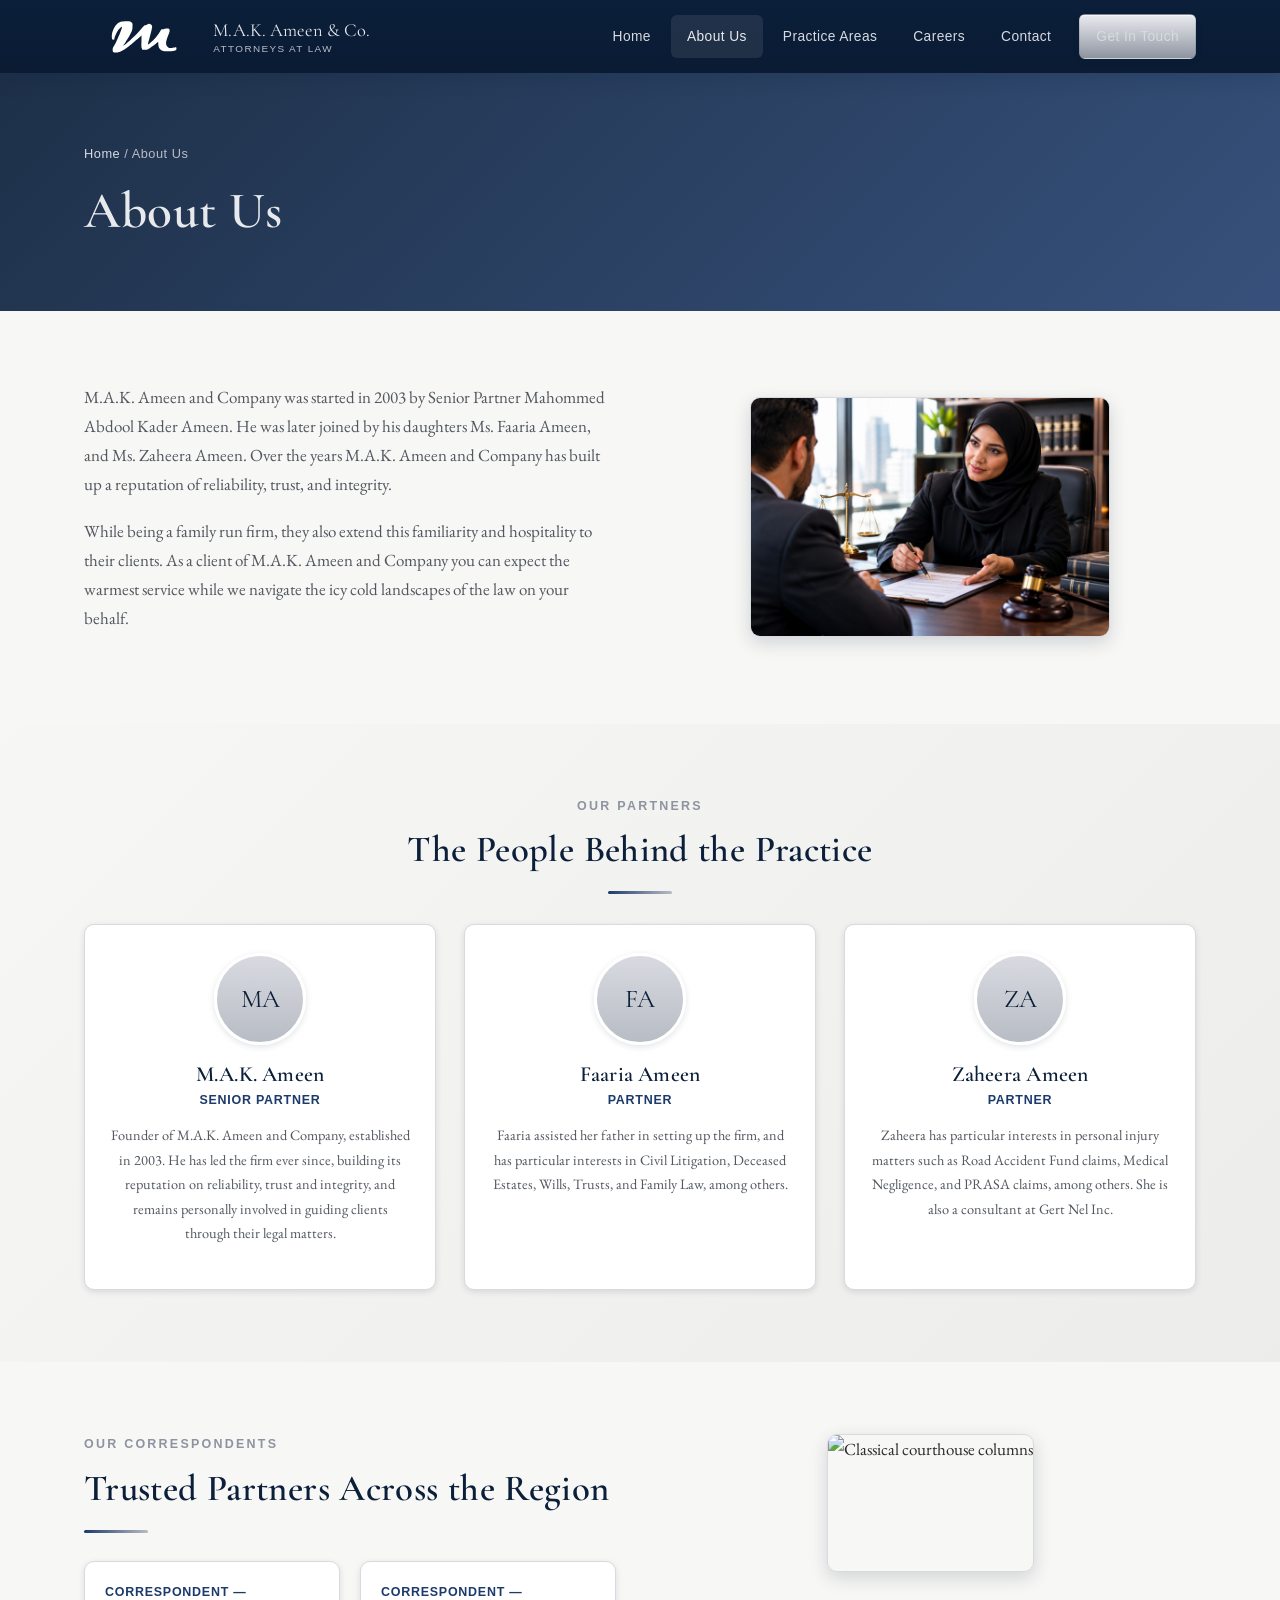
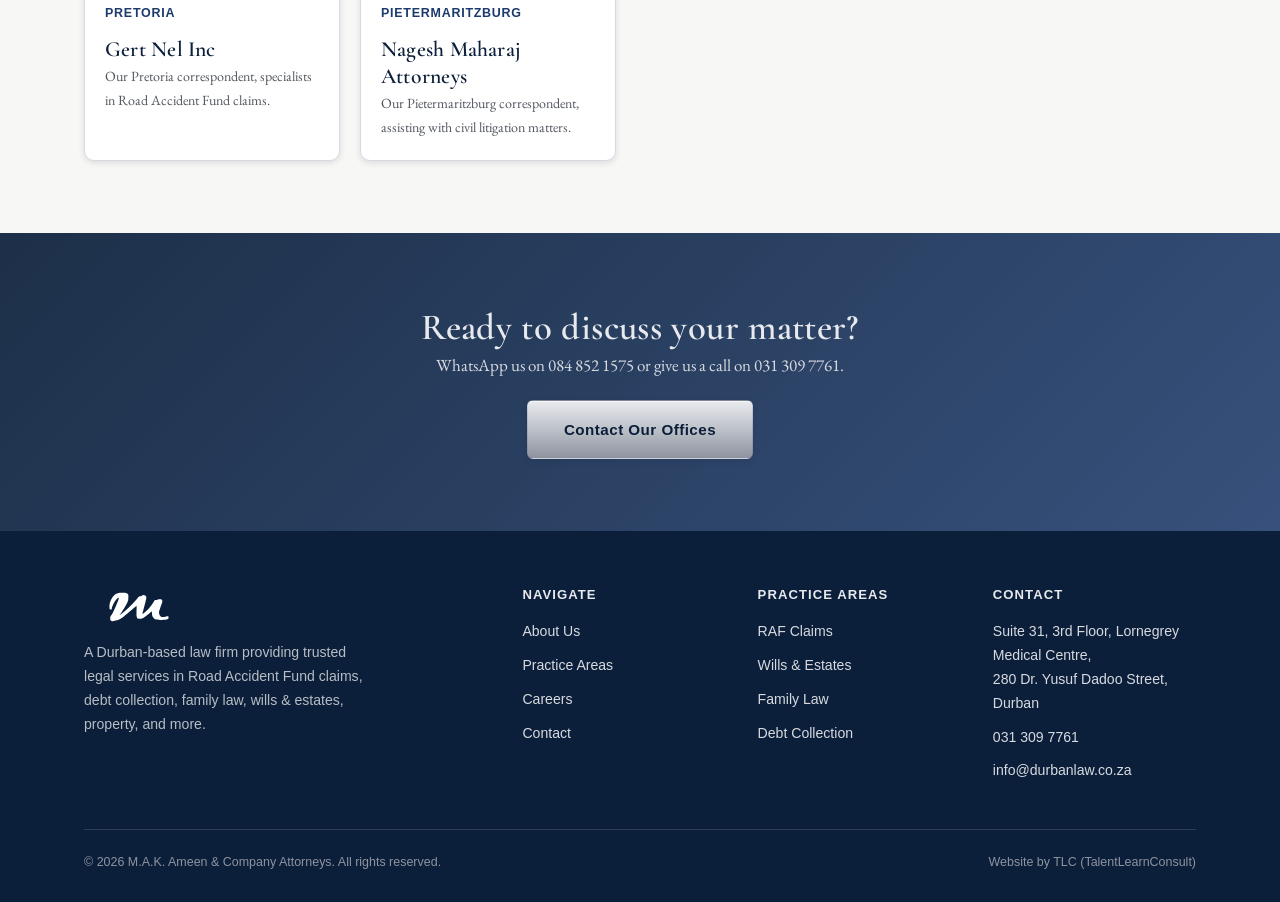
==== commit 4b2df9cc: "Client feedback: experience years, legal fraternity wording, government quote, expanded What We Do, " ====
--- a/about.html
+++ b/about.html
@@ -8,6 +8,62 @@
 <link rel="icon" href="assets/img/logo-mark.png">
 <link href="https://fonts.googleapis.com/css2?family=Cormorant+Garamond:wght@500;600;700&family=EB+Garamond:ital,wght@0,400;0,500;1,400&display=swap" rel="stylesheet">
 <link rel="stylesheet" href="css/style.css">
+<link rel="canonical" href="https://makameenlaw.co.za/about.html">
+<meta name="theme-color" content="#0B1F3A">
+<meta property="og:type" content="website">
+<meta property="og:site_name" content="M.A.K. Ameen &amp; Company Attorneys">
+<meta property="og:title" content="About Us | M.A.K. Ameen & Company Attorneys">
+<meta property="og:description" content="M.A.K. Ameen and Company — a family-run Durban law firm since 2003. Meet our partners and correspondents.">
+<meta property="og:url" content="https://makameenlaw.co.za/about.html">
+<meta property="og:image" content="https://makameenlaw.co.za/assets/img/consultation-client.jpg">
+<meta name="twitter:card" content="summary_large_image">
+<meta name="twitter:title" content="About Us | M.A.K. Ameen & Company Attorneys">
+<meta name="twitter:description" content="M.A.K. Ameen and Company — a family-run Durban law firm since 2003. Meet our partners and correspondents.">
+<meta name="twitter:image" content="https://makameenlaw.co.za/assets/img/consultation-client.jpg">
+<script type="application/ld+json">
+{
+  "@context": "https://schema.org",
+  "@type": "Attorney",
+  "name": "M.A.K. Ameen & Company Attorneys",
+  "image": "https://makameenlaw.co.za/assets/img/consultation-client.jpg",
+  "url": "https://makameenlaw.co.za/",
+  "telephone": "+27313097761",
+  "email": "info@durbanlaw.co.za",
+  "address": {
+    "@type": "PostalAddress",
+    "streetAddress": "Suite 31, 3rd Floor, Lornegrey Medical Centre, 280 Dr. Yusuf Dadoo Street",
+    "addressLocality": "Durban",
+    "addressRegion": "KwaZulu-Natal",
+    "addressCountry": "ZA"
+  },
+  "areaServed": "Durban, South Africa",
+  "founder": {
+    "@type": "Person",
+    "name": "Mahommed Abdool Kader Ameen"
+  },
+  "foundingDate": "2003"
+}
+</script>
+<script type="application/ld+json">
+{
+  "@context": "https://schema.org",
+  "@type": "BreadcrumbList",
+  "itemListElement": [
+    {
+      "@type": "ListItem",
+      "position": 1,
+      "name": "Home",
+      "item": "https://makameenlaw.co.za/index.html"
+    },
+    {
+      "@type": "ListItem",
+      "position": 2,
+      "name": "About Us",
+      "item": "https://makameenlaw.co.za/about.html"
+    }
+  ]
+}
+</script>
 </head>
 <body>
 
@@ -39,7 +95,7 @@
 <section>
   <div class="container grid grid-2" style="align-items:center; gap:48px;">
     <div>
-      <p>M.A.K. Ameen and Company was started in 2003 by Senior Partner Mahommed Abdool Kader Ameen. He was later joined by his daughters Ms. Zaheera Ameen, and Ms. Faaria Ameen. Over the years M.A.K. Ameen and Company has built up a reputation of reliability, trust, and integrity.</p>
+      <p>M.A.K. Ameen and Company was started in 2003 by Senior Partner Mahommed Abdool Kader Ameen. He was later joined by his daughters Ms. Faaria Ameen, and Ms. Zaheera Ameen. Over the years M.A.K. Ameen and Company has built up a reputation of reliability, trust, and integrity.</p>
       <p>While being a family run firm, they also extend this familiarity and hospitality to their clients. As a client of M.A.K. Ameen and Company you can expect the warmest service while we navigate the icy cold landscapes of the law on your behalf.</p>
     </div>
     <div style="aspect-ratio:3/2; max-width:360px; max-height:240px; margin:0 auto; overflow:hidden; border-radius:var(--radius-lg); box-shadow:var(--shadow-md); border:1px solid var(--silver-light);">
@@ -62,16 +118,16 @@
       <p style="font-size:0.9rem; color:var(--charcoal-soft);">Founder of M.A.K. Ameen and Company, established in 2003. He has led the firm ever since, building its reputation on reliability, trust and integrity, and remains personally involved in guiding clients through their legal matters.</p>
     </div>
     <div class="person-card">
+      <div class="person-avatar">FA</div>
+      <h3>Faaria Ameen</h3>
+      <span class="role">Partner</span>
+      <p style="font-size:0.9rem; color:var(--charcoal-soft);">Faaria assisted her father in setting up the firm, and has particular interests in Civil Litigation, Deceased Estates, Wills, Trusts, and Family Law, among others.</p>
+    </div>
+    <div class="person-card">
       <div class="person-avatar">ZA</div>
       <h3>Zaheera Ameen</h3>
       <span class="role">Partner</span>
-      <p style="font-size:0.9rem; color:var(--charcoal-soft);">Joined the firm as part of the second generation of the Ameen family in practice, continuing the firm's family-run approach of attentive, hands-on client care.</p>
-    </div>
-    <div class="person-card">
-      <div class="person-avatar">FA</div>
-      <h3>Faaria Ameen</h3>
-      <span class="role">Partner</span>
-      <p style="font-size:0.9rem; color:var(--charcoal-soft);">Also part of the second generation leading M.A.K. Ameen and Company, carrying forward the firm's commitment to warm, trustworthy service across its practice areas.</p>
+      <p style="font-size:0.9rem; color:var(--charcoal-soft);">Zaheera has particular interests in personal injury matters such as Road Accident Fund claims, Medical Negligence, and PRASA claims, among others. She is also a consultant at Gert Nel Inc.</p>
     </div>
   </div>
 </section>
@@ -84,14 +140,14 @@
       <div class="divider left"></div>
       <div class="grid grid-2" style="gap:20px;">
         <div class="person-card" style="text-align:left; padding:20px;">
-          <span class="role">Correspondent</span>
-          <h3>Gert Nel</h3>
-          <p style="font-size:0.88rem; color:var(--charcoal-soft); margin-bottom:0;">Assists with matters that require local representation beyond our Durban offices.</p>
+          <span class="role">Correspondent &mdash; Pretoria</span>
+          <h3>Gert Nel Inc</h3>
+          <p style="font-size:0.88rem; color:var(--charcoal-soft); margin-bottom:0;">Our Pretoria correspondent, specialists in Road Accident Fund claims.</p>
         </div>
         <div class="person-card" style="text-align:left; padding:20px;">
-          <span class="role">Correspondent</span>
-          <h3>Nagesh Maharaj</h3>
-          <p style="font-size:0.88rem; color:var(--charcoal-soft); margin-bottom:0;">Supports clients with matters that call for correspondent representation.</p>
+          <span class="role">Correspondent &mdash; Pietermaritzburg</span>
+          <h3>Nagesh Maharaj Attorneys</h3>
+          <p style="font-size:0.88rem; color:var(--charcoal-soft); margin-bottom:0;">Our Pietermaritzburg correspondent, assisting with civil litigation matters.</p>
         </div>
       </div>
     </div>
--- a/css/style.css
+++ b/css/style.css
@@ -172,6 +172,10 @@
   color: var(--silver-pale);
   font-size: 1.6rem;
   cursor: pointer;
+  min-width: 44px;
+  min-height: 44px;
+  align-items: center;
+  justify-content: center;
 }
 
 @media (max-width: 880px) {
@@ -189,7 +193,7 @@
   }
   .main-nav.open { display: flex; }
   .main-nav a { padding: 12px 10px; }
-  .nav-toggle { display: block; }
+  .nav-toggle { display: flex; }
   .nav-cta { margin: 10px 0 0; }
 }
 
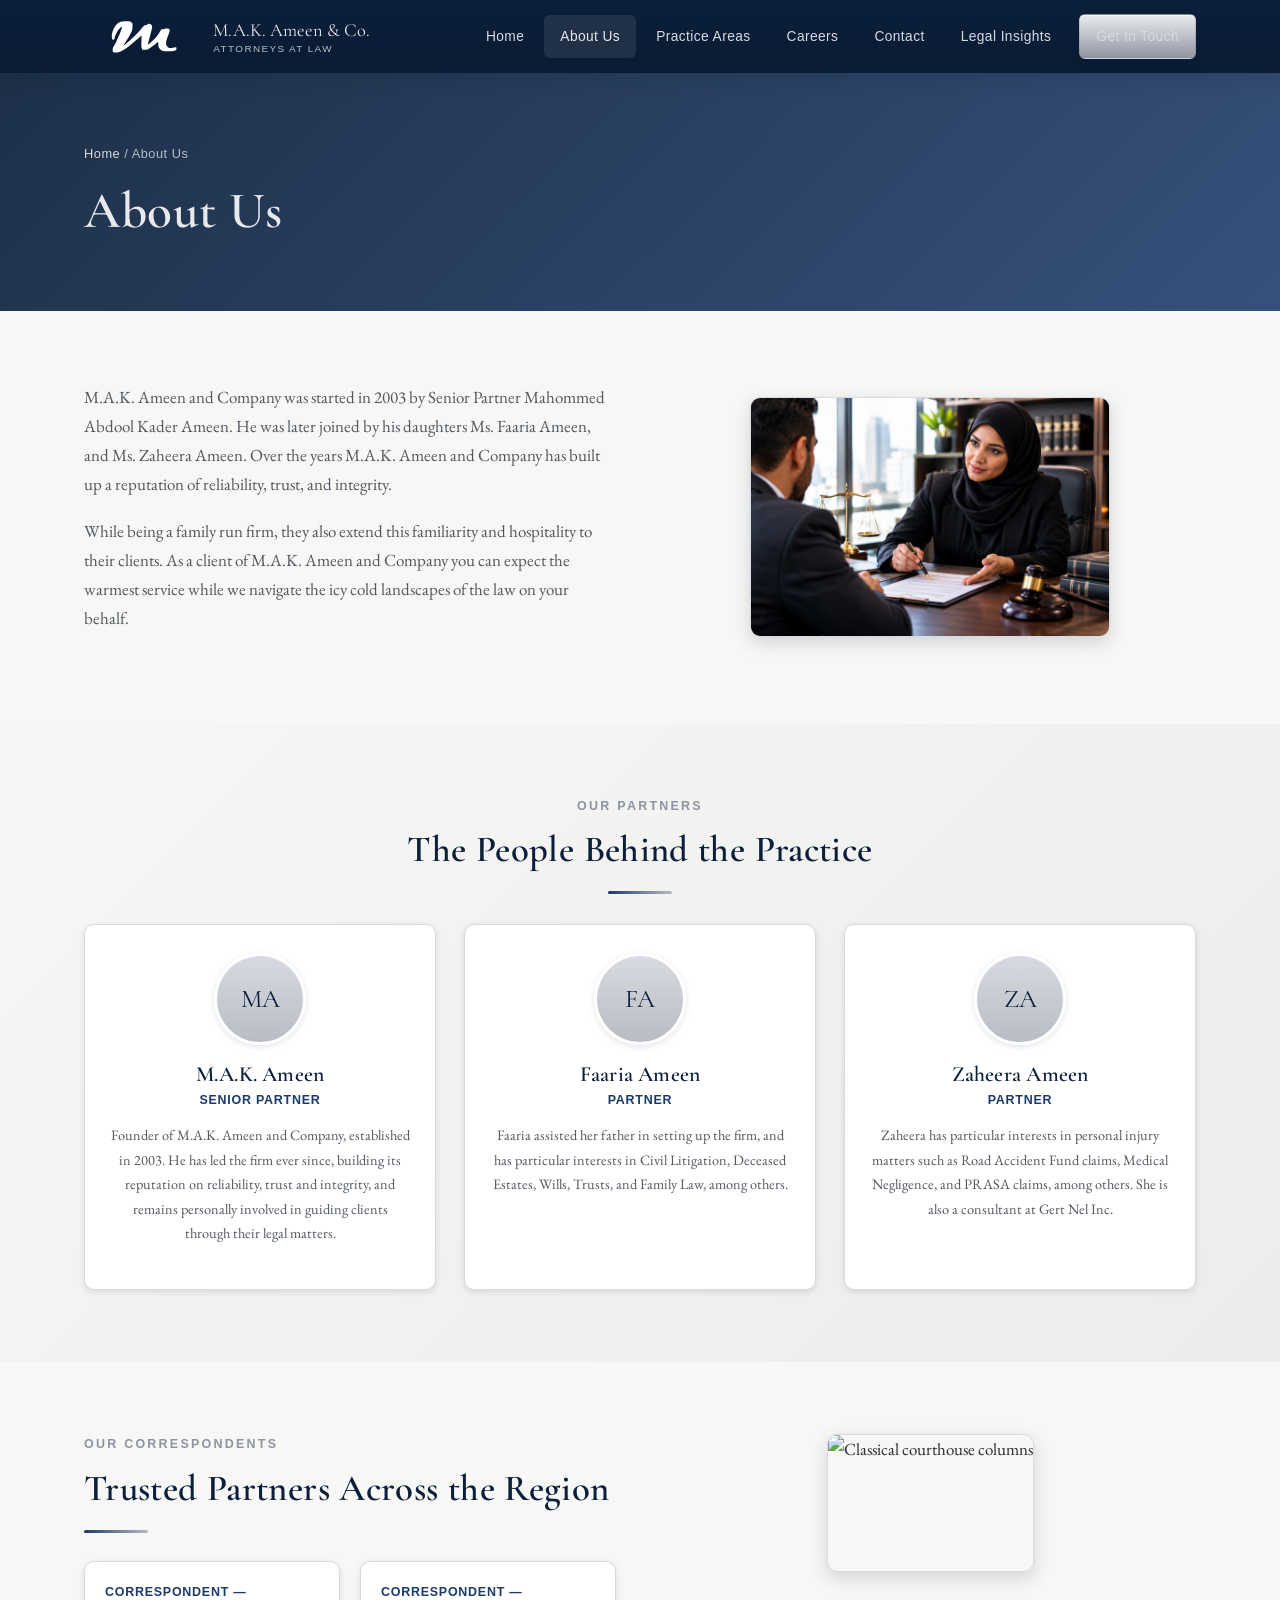
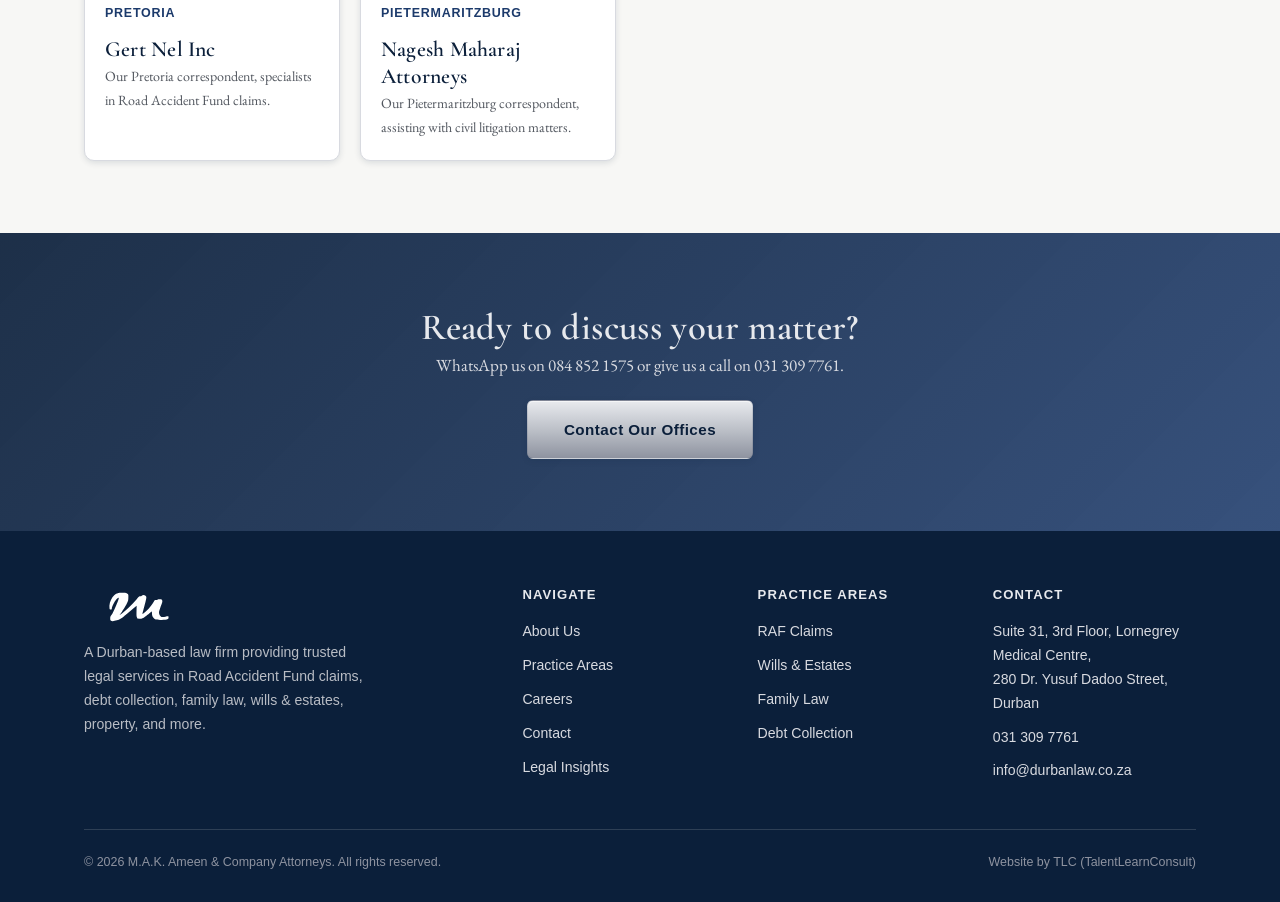
==== commit bc2505d0: "Add Legal Insights page and nav/footer link across all pages; update sitemap" ====
--- a/about.html
+++ b/about.html
@@ -80,6 +80,7 @@
       <a href="practice-areas.html">Practice Areas</a>
       <a href="careers.html">Careers</a>
       <a href="contact.html">Contact</a>
+      <a href="legal-insights.html">Legal Insights</a>
       <a href="contact.html" class="btn btn-silver nav-cta">Get In Touch</a>
     </nav>
   </div>
@@ -180,6 +181,7 @@
         <a href="practice-areas.html">Practice Areas</a>
         <a href="careers.html">Careers</a>
         <a href="contact.html">Contact</a>
+        <a href="legal-insights.html">Legal Insights</a>
       </div>
       <div>
         <h4>Practice Areas</h4>
